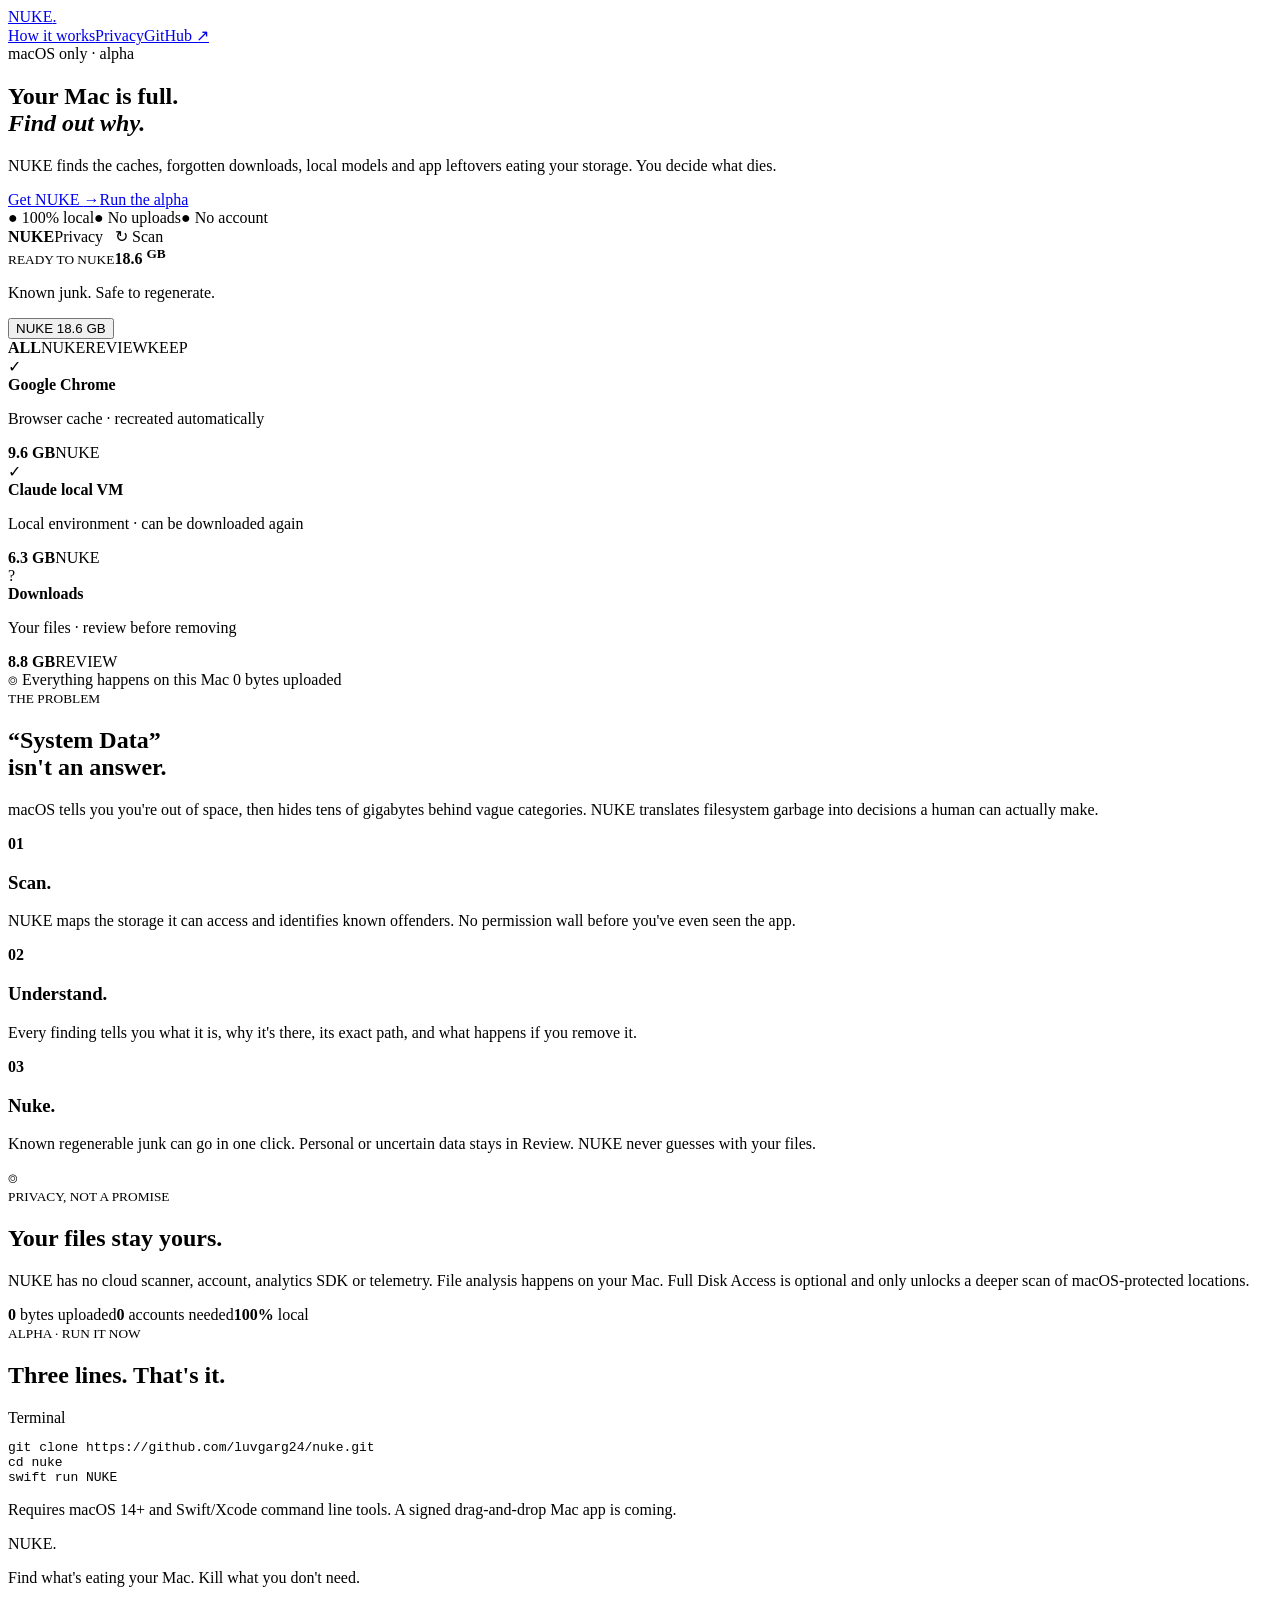
==== web/index.html @ 30f10914 "Add Vercel landing page" ====
<!doctype html><html lang="en"><head><meta charset="UTF-8"><meta name="viewport" content="width=device-width,initial-scale=1"><meta name="theme-color" content="#080808"><title>NUKE — Mac storage, without the mystery.</title><meta name="description" content="NUKE finds what's eating your Mac and safely clears what you don't need. Private, local, transparent."><link rel="stylesheet" href="/style.css"></head><body><div class="grain"></div><nav><a class="brand" href="#">NUKE<span>.</span></a><div class="navlinks"><a href="#how">How it works</a><a href="#privacy">Privacy</a><a href="https://github.com/luvgarg24/nuke">GitHub ↗</a></div></nav><main><section class="hero"><div class="eyebrow"><i></i> macOS only · alpha</div><h1>Your Mac is full.<br><em>Find out why.</em></h1><p>NUKE finds the caches, forgotten downloads, local models and app leftovers eating your storage. You decide what dies.</p><div class="actions"><a class="primary" href="https://github.com/luvgarg24/nuke">Get NUKE <b>→</b></a><a class="secondary" href="#terminal">Run the alpha</a></div><div class="trust"><span>● 100% local</span><span>● No uploads</span><span>● No account</span></div></section><section class="appdemo"><div class="window"><div class="titlebar"><div class="lights"><i></i><i></i><i></i></div><strong>NUKE</strong><span>Privacy &nbsp; ↻ Scan</span></div><div class="appbody"><div class="metric"><small>READY TO NUKE</small><strong>18.6 <sup>GB</sup></strong><p>Known junk. Safe to regenerate.</p></div><button>NUKE 18.6 GB</button><div class="tabs"><b>ALL</b><span>NUKE</span><span>REVIEW</span><span>KEEP</span></div><div class="row"><div class="check">✓</div><div><strong>Google Chrome</strong><p>Browser cache · recreated automatically</p></div><b>9.6 GB</b><label>NUKE</label></div><div class="row"><div class="check">✓</div><div><strong>Claude local VM</strong><p>Local environment · can be downloaded again</p></div><b>6.3 GB</b><label>NUKE</label></div><div class="row muted"><div class="question">?</div><div><strong>Downloads</strong><p>Your files · review before removing</p></div><b>8.8 GB</b><label>REVIEW</label></div><footer>⌾ Everything happens on this Mac <span>0 bytes uploaded</span></footer></div></div></section><section id="how" class="manifesto"><div><small>THE PROBLEM</small><h2>“System Data”<br>isn't an answer.</h2></div><p>macOS tells you you're out of space, then hides tens of gigabytes behind vague categories. NUKE translates filesystem garbage into decisions a human can actually make.</p></section><section class="steps"><article><b>01</b><h3>Scan.</h3><p>NUKE maps the storage it can access and identifies known offenders. No permission wall before you've even seen the app.</p></article><article><b>02</b><h3>Understand.</h3><p>Every finding tells you what it is, why it's there, its exact path, and what happens if you remove it.</p></article><article><b>03</b><h3>Nuke.</h3><p>Known regenerable junk can go in one click. Personal or uncertain data stays in Review. NUKE never guesses with your files.</p></article></section><section id="privacy" class="privacy"><div class="shield">⌾</div><small>PRIVACY, NOT A PROMISE</small><h2>Your files stay yours.</h2><p>NUKE has no cloud scanner, account, analytics SDK or telemetry. File analysis happens on your Mac. Full Disk Access is optional and only unlocks a deeper scan of macOS-protected locations.</p><div class="privacygrid"><span><b>0</b> bytes uploaded</span><span><b>0</b> accounts needed</span><span><b>100%</b> local</span></div></section><section id="terminal" class="terminal"><small>ALPHA · RUN IT NOW</small><h2>Three lines. That's it.</h2><div class="code"><div><i></i><i></i><i></i><span>Terminal</span></div><pre><code>git clone https://github.com/luvgarg24/nuke.git
cd nuke
swift run NUKE</code></pre></div><p>Requires macOS 14+ and Swift/Xcode command line tools. A signed drag-and-drop Mac app is coming.</p></section></main><footer class="sitefooter"><a class="brand">NUKE<span>.</span></a><p>Find what's eating your Mac. Kill what you don't need.</p><a href="https://github.com/luvgarg24/nuke">Open source on GitHub ↗</a></footer></body></html>
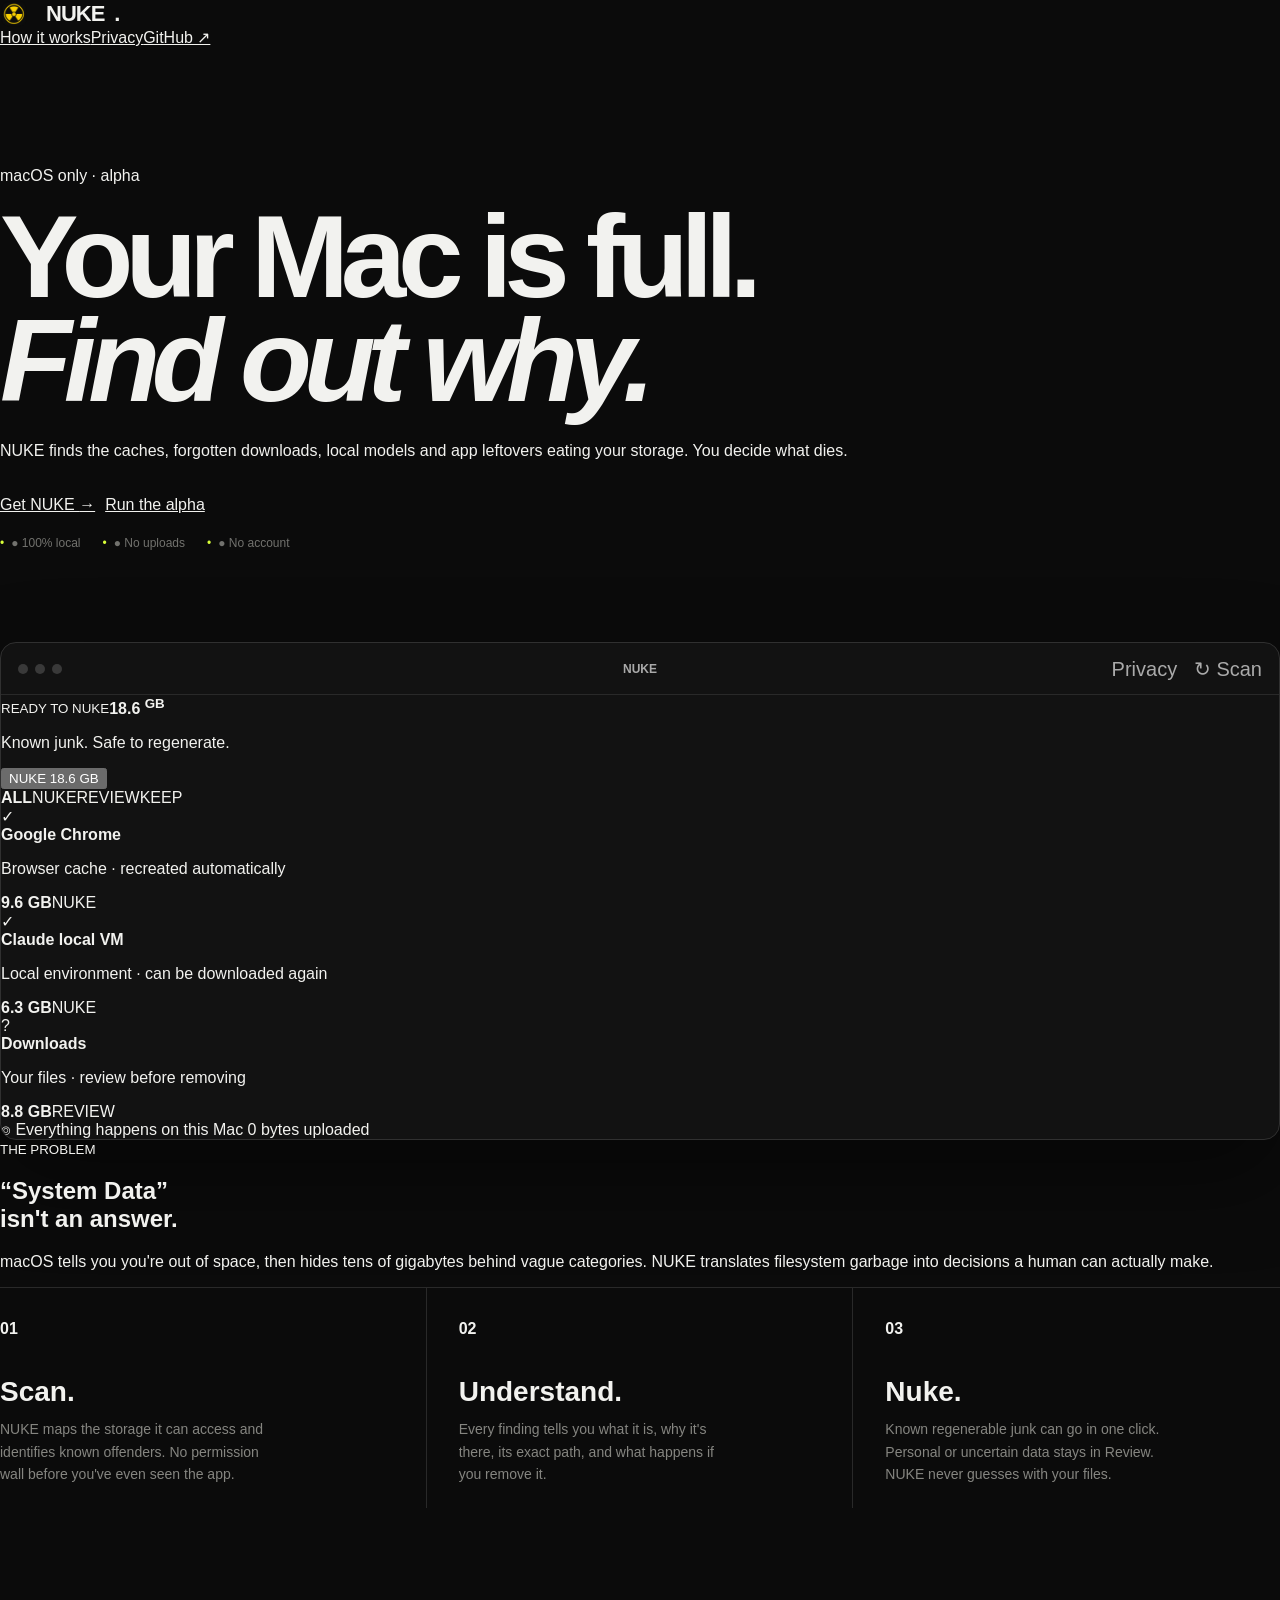
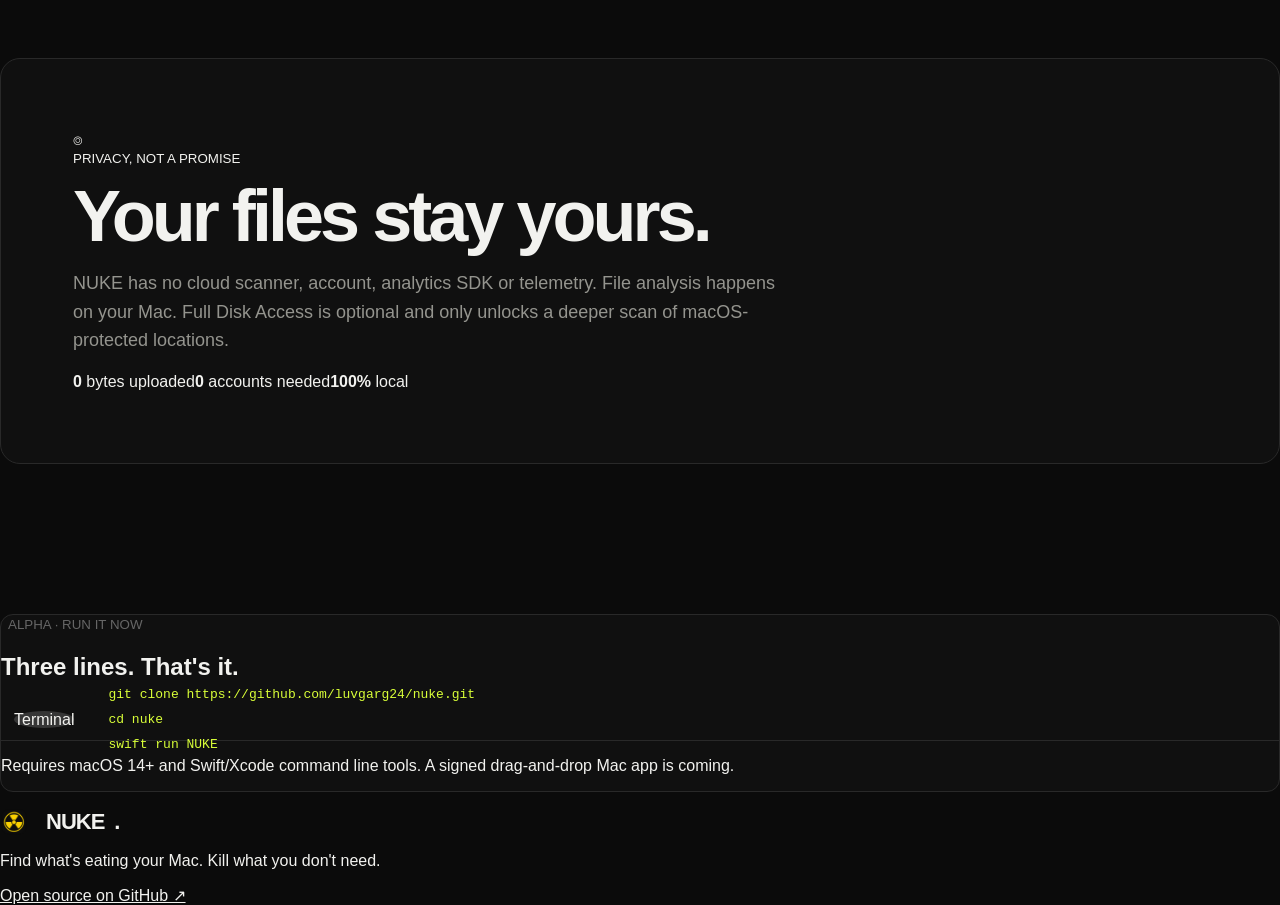
==== commit 1a0d7116: "Use PNG logo on deployed landing page" ====
--- a/web/index.html
+++ b/web/index.html
@@ -1,3 +1,3 @@
-<!doctype html><html lang="en"><head><meta charset="UTF-8"><meta name="viewport" content="width=device-width,initial-scale=1"><meta name="theme-color" content="#080808"><title>NUKE — Mac storage, without the mystery.</title><meta name="description" content="NUKE finds what's eating your Mac and safely clears what you don't need. Private, local, transparent."><link rel="stylesheet" href="/style.css"></head><body><div class="grain"></div><nav><a class="brand" href="#">NUKE<span>.</span></a><div class="navlinks"><a href="#how">How it works</a><a href="#privacy">Privacy</a><a href="https://github.com/luvgarg24/nuke">GitHub ↗</a></div></nav><main><section class="hero"><div class="eyebrow"><i></i> macOS only · alpha</div><h1>Your Mac is full.<br><em>Find out why.</em></h1><p>NUKE finds the caches, forgotten downloads, local models and app leftovers eating your storage. You decide what dies.</p><div class="actions"><a class="primary" href="https://github.com/luvgarg24/nuke">Get NUKE <b>→</b></a><a class="secondary" href="#terminal">Run the alpha</a></div><div class="trust"><span>● 100% local</span><span>● No uploads</span><span>● No account</span></div></section><section class="appdemo"><div class="window"><div class="titlebar"><div class="lights"><i></i><i></i><i></i></div><strong>NUKE</strong><span>Privacy &nbsp; ↻ Scan</span></div><div class="appbody"><div class="metric"><small>READY TO NUKE</small><strong>18.6 <sup>GB</sup></strong><p>Known junk. Safe to regenerate.</p></div><button>NUKE 18.6 GB</button><div class="tabs"><b>ALL</b><span>NUKE</span><span>REVIEW</span><span>KEEP</span></div><div class="row"><div class="check">✓</div><div><strong>Google Chrome</strong><p>Browser cache · recreated automatically</p></div><b>9.6 GB</b><label>NUKE</label></div><div class="row"><div class="check">✓</div><div><strong>Claude local VM</strong><p>Local environment · can be downloaded again</p></div><b>6.3 GB</b><label>NUKE</label></div><div class="row muted"><div class="question">?</div><div><strong>Downloads</strong><p>Your files · review before removing</p></div><b>8.8 GB</b><label>REVIEW</label></div><footer>⌾ Everything happens on this Mac <span>0 bytes uploaded</span></footer></div></div></section><section id="how" class="manifesto"><div><small>THE PROBLEM</small><h2>“System Data”<br>isn't an answer.</h2></div><p>macOS tells you you're out of space, then hides tens of gigabytes behind vague categories. NUKE translates filesystem garbage into decisions a human can actually make.</p></section><section class="steps"><article><b>01</b><h3>Scan.</h3><p>NUKE maps the storage it can access and identifies known offenders. No permission wall before you've even seen the app.</p></article><article><b>02</b><h3>Understand.</h3><p>Every finding tells you what it is, why it's there, its exact path, and what happens if you remove it.</p></article><article><b>03</b><h3>Nuke.</h3><p>Known regenerable junk can go in one click. Personal or uncertain data stays in Review. NUKE never guesses with your files.</p></article></section><section id="privacy" class="privacy"><div class="shield">⌾</div><small>PRIVACY, NOT A PROMISE</small><h2>Your files stay yours.</h2><p>NUKE has no cloud scanner, account, analytics SDK or telemetry. File analysis happens on your Mac. Full Disk Access is optional and only unlocks a deeper scan of macOS-protected locations.</p><div class="privacygrid"><span><b>0</b> bytes uploaded</span><span><b>0</b> accounts needed</span><span><b>100%</b> local</span></div></section><section id="terminal" class="terminal"><small>ALPHA · RUN IT NOW</small><h2>Three lines. That's it.</h2><div class="code"><div><i></i><i></i><i></i><span>Terminal</span></div><pre><code>git clone https://github.com/luvgarg24/nuke.git
+<!doctype html><html lang="en"><head><meta charset="UTF-8"><meta name="viewport" content="width=device-width,initial-scale=1"><meta name="theme-color" content="#080808"><title>NUKE — Mac storage, without the mystery.</title><meta name="description" content="NUKE finds what's eating your Mac and safely clears what you don't need. Private, local, transparent."><link rel="icon" type="image/png" href="/assets/nuke-logo.png"><link rel="apple-touch-icon" href="/assets/nuke-logo.png"><link rel="stylesheet" href="/style.css"></head><body><div class="grain"></div><nav><a class="brand" href="#"><img src="/assets/nuke-logo.png" alt="" style="width:28px;height:28px;object-fit:contain;vertical-align:middle;margin-right:8px">NUKE<span>.</span></a><div class="navlinks"><a href="#how">How it works</a><a href="#privacy">Privacy</a><a href="https://github.com/luvgarg24/nuke">GitHub ↗</a></div></nav><main><section class="hero"><div class="eyebrow"><i></i> macOS only · alpha</div><h1>Your Mac is full.<br><em>Find out why.</em></h1><p>NUKE finds the caches, forgotten downloads, local models and app leftovers eating your storage. You decide what dies.</p><div class="actions"><a class="primary" href="https://github.com/luvgarg24/nuke">Get NUKE <b>→</b></a><a class="secondary" href="#terminal">Run the alpha</a></div><div class="trust"><span>● 100% local</span><span>● No uploads</span><span>● No account</span></div></section><section class="appdemo"><div class="window"><div class="titlebar"><div class="lights"><i></i><i></i><i></i></div><strong>NUKE</strong><span>Privacy &nbsp; ↻ Scan</span></div><div class="appbody"><div class="metric"><small>READY TO NUKE</small><strong>18.6 <sup>GB</sup></strong><p>Known junk. Safe to regenerate.</p></div><button>NUKE 18.6 GB</button><div class="tabs"><b>ALL</b><span>NUKE</span><span>REVIEW</span><span>KEEP</span></div><div class="row"><div class="check">✓</div><div><strong>Google Chrome</strong><p>Browser cache · recreated automatically</p></div><b>9.6 GB</b><label>NUKE</label></div><div class="row"><div class="check">✓</div><div><strong>Claude local VM</strong><p>Local environment · can be downloaded again</p></div><b>6.3 GB</b><label>NUKE</label></div><div class="row muted"><div class="question">?</div><div><strong>Downloads</strong><p>Your files · review before removing</p></div><b>8.8 GB</b><label>REVIEW</label></div><footer>⌾ Everything happens on this Mac <span>0 bytes uploaded</span></footer></div></div></section><section id="how" class="manifesto"><div><small>THE PROBLEM</small><h2>“System Data”<br>isn't an answer.</h2></div><p>macOS tells you you're out of space, then hides tens of gigabytes behind vague categories. NUKE translates filesystem garbage into decisions a human can actually make.</p></section><section class="steps"><article><b>01</b><h3>Scan.</h3><p>NUKE maps the storage it can access and identifies known offenders. No permission wall before you've even seen the app.</p></article><article><b>02</b><h3>Understand.</h3><p>Every finding tells you what it is, why it's there, its exact path, and what happens if you remove it.</p></article><article><b>03</b><h3>Nuke.</h3><p>Known regenerable junk can go in one click. Personal or uncertain data stays in Review. NUKE never guesses with your files.</p></article></section><section id="privacy" class="privacy"><div class="shield">⌾</div><small>PRIVACY, NOT A PROMISE</small><h2>Your files stay yours.</h2><p>NUKE has no cloud scanner, account, analytics SDK or telemetry. File analysis happens on your Mac. Full Disk Access is optional and only unlocks a deeper scan of macOS-protected locations.</p><div class="privacygrid"><span><b>0</b> bytes uploaded</span><span><b>0</b> accounts needed</span><span><b>100%</b> local</span></div></section><section id="terminal" class="terminal"><small>ALPHA · RUN IT NOW</small><h2>Three lines. That's it.</h2><div class="code"><div><i></i><i></i><i></i><span>Terminal</span></div><pre><code>git clone https://github.com/luvgarg24/nuke.git
 cd nuke
-swift run NUKE</code></pre></div><p>Requires macOS 14+ and Swift/Xcode command line tools. A signed drag-and-drop Mac app is coming.</p></section></main><footer class="sitefooter"><a class="brand">NUKE<span>.</span></a><p>Find what's eating your Mac. Kill what you don't need.</p><a href="https://github.com/luvgarg24/nuke">Open source on GitHub ↗</a></footer></body></html>+swift run NUKE</code></pre></div><p>Requires macOS 14+ and Swift/Xcode command line tools. A signed drag-and-drop Mac app is coming.</p></section></main><footer class="sitefooter"><a class="brand"><img src="/assets/nuke-logo.png" alt="" style="width:28px;height:28px;object-fit:contain;vertical-align:middle;margin-right:8px">NUKE<span>.</span></a><p>Find what's eating your Mac. Kill what you don't need.</p><a href="https://github.com/luvgarg24/nuke">Open source on GitHub ↗</a></footer></body></html>
--- a/style.css
+++ b/style.css
@@ -0,0 +1 @@
+:root{color-scheme:dark;--bg:#0b0b0b;--panel:#121212;--panel2:#181818;--line:#292929;--text:#f2f2ef;--muted:#92928c;--accent:#d9ff38}*{box-sizing:border-box}html{scroll-behavior:smooth}body{margin:0;background:var(--bg);color:var(--text);font-family:-apple-system,BlinkMacSystemFont,"SF Pro Display","Helvetica Neue",Arial,sans-serif;-webkit-font-smoothing:antialiased}.wrap{width:min(1160px,calc(100% - 48px));margin-inline:auto}a{color:inherit}.nav{height:76px;display:flex;align-items:center;justify-content:space-between}.brand{display:flex;align-items:center;gap:10px;font-size:22px;font-weight:850;letter-spacing:-1px;text-decoration:none}.brand img{width:34px;height:34px;border-radius:8px}.nav nav{display:flex;gap:28px}.nav nav a,.footer a{color:var(--muted);font-size:13px;text-decoration:none}.nav nav a:hover,.footer a:hover{color:var(--text)}.hero{padding:120px 0 92px}.kicker{margin:0;color:var(--muted);font-size:11px;font-weight:700;letter-spacing:.15em;text-transform:uppercase}.hero h1{max-width:1000px;margin:20px 0 30px;font-size:clamp(64px,9.2vw,126px);line-height:.88;letter-spacing:-.07em}.lede{max-width:660px;margin:0;color:#aaa;font-size:20px;line-height:1.55}.actions{display:flex;gap:10px;margin-top:36px}.button{padding:14px 18px;border:1px solid var(--line);border-radius:9px;font-size:14px;font-weight:700;text-decoration:none}.button.primary{background:var(--accent);border-color:var(--accent);color:#0a0a0a}.button.secondary{background:#121212}.trust{display:flex;gap:22px;margin-top:22px;color:#72726e;font-size:12px}.trust span::before{content:"•";margin-right:7px;color:var(--accent)}.product{margin-bottom:150px}.window{overflow:hidden;border:1px solid #303030;border-radius:16px;background:var(--panel);box-shadow:0 35px 90px rgba(0,0,0,.45)}.titlebar{height:52px;display:grid;grid-template-columns:1fr auto 1fr;align-items:center;padding:0 17px;border-bottom:1px solid var(--line);color:#aaa;font-size:12px}.titlebar>span{text-align:right;font-size:20px}.lights{display:flex;gap:7px}.lights i{width:10px;height:10px;border-radius:50%;background:#393939}.app{display:grid;grid-template-columns:220px 1fr;min-height:500px}.app aside{padding:20px 14px;background:#151719;border-right:1px solid #303030}.appbrand{display:flex;align-items:center;gap:10px;margin:0 4px 24px}.appbrand img{width:44px;height:44px;border-radius:10px}.appbrand b{display:block;font-size:18px}.appbrand small{display:block;margin-top:2px;color:#888;font-size:10px}.side{display:flex;justify-content:space-between;margin:4px 0;padding:9px 10px;border-radius:7px;color:#aaa;font-size:13px;font-style:normal}.side em{font-style:normal;color:#777}.side.active{background:#315eac;color:white}.side.active em{color:#dce9ff}.results{min-width:0}.resulthead{display:flex;gap:24px;align-items:center;padding:34px 38px}.resulthead h2{margin:0;font-size:34px;letter-spacing:-.04em}.resulthead p{margin:6px 0 0;color:#929292;font-size:13px}.resulthead button{margin-left:auto;white-space:nowrap;border:0;border-radius:8px;background:#3478e5;color:white;padding:11px 15px;font-weight:650}.listhead{display:flex;justify-content:space-between;padding:16px 28px 10px;border-top:1px solid var(--line);font-size:13px}.listhead em{color:#777;font-style:normal}.item{display:grid;grid-template-columns:24px minmax(0,1fr) 100px 58px;gap:12px;align-items:center;margin:0 28px;padding:18px 0;border-top:1px solid var(--line)}.tick{width:17px;height:17px;display:grid;place-items:center;border-radius:3px;background:#b7bdc2;color:#222;font-size:10px}.item b{font-size:14px}.item p{display:block;margin:3px 0 0;color:#929292;font-size:11px}.item>strong{text-align:right;font:600 13px ui-monospace,SFMono-Regular,Menlo,monospace}.item>i{font-style:normal;color:#aaa;font-size:11px}.split{display:grid;grid-template-columns:1fr 1fr;gap:80px;align-items:end;margin-bottom:110px}.split h2,.privacy h2,.run h2{margin:15px 0 0;font-size:clamp(44px,6vw,72px);line-height:.95;letter-spacing:-.055em}.split>p{margin:0;color:#90908b;font-size:20px;line-height:1.55}.steps{display:grid;grid-template-columns:repeat(3,1fr);margin-bottom:150px;border-top:1px solid var(--line)}.steps article{min-height:220px;padding:32px 32px 20px 0;border-right:1px solid var(--line)}.steps article+article{padding-left:32px}.steps article:last-child{border-right:0}.steps span{color:var(--accent);font:11px ui-monospace,SFMono-Regular,Menlo,monospace}.steps h3{margin:38px 0 10px;font-size:28px}.steps p{max-width:280px;margin:0;color:#858580;font-size:14px;line-height:1.6}.privacy{margin-bottom:150px;padding:72px;border:1px solid var(--line);border-radius:20px;background:#101010}.privacy>p:not(.kicker){max-width:720px;color:#94948e;font-size:18px;line-height:1.6}.privacyfacts{display:grid;grid-template-columns:repeat(3,1fr);gap:20px;margin-top:50px;padding-top:26px;border-top:1px solid var(--line);color:#777;font-size:12px}.privacyfacts b{display:block;margin-bottom:3px;color:#eee;font-size:26px}.run{max-width:860px;margin-bottom:150px;text-align:center}.terminal{margin:36px 0 16px;overflow:hidden;border:1px solid var(--line);border-radius:13px;background:#101010;text-align:left}.terminal>div{height:40px;display:flex;align-items:center;gap:6px;padding:0 13px;border-bottom:1px solid var(--line)}.terminal>div span{width:9px;height:9px;border-radius:50%;background:#363636}.terminal small{margin-left:7px;color:#666}.terminal pre{margin:0;padding:23px 28px;overflow:auto;color:var(--accent);font:13px/1.9 ui-monospace,SFMono-Regular,Menlo,monospace}.run>p{color:#70706b;font-size:12px}.footer{display:flex;align-items:center;gap:28px;padding:36px 0 50px;border-top:1px solid var(--line);font-size:12px}.footerbrand{display:flex;align-items:center;gap:8px}.footerbrand img{width:26px;height:26px;border-radius:6px}.footer span{margin-right:auto;color:#696965}@media(max-width:760px){.wrap{width:min(100% - 28px,1160px)}.nav{height:64px}.nav nav a:not(:last-child){display:none}.hero{padding:80px 0 70px}.hero h1{font-size:clamp(54px,17vw,82px)}.lede{font-size:17px}.trust{flex-wrap:wrap;gap:9px 16px}.app{display:block;min-height:0}.app aside{display:none}.resulthead{padding:26px 20px;align-items:flex-start;flex-direction:column}.resulthead h2{font-size:28px}.resulthead button{margin:0}.item{grid-template-columns:20px minmax(0,1fr) 80px;margin:0 18px}.item>i{display:none}.split{grid-template-columns:1fr;gap:20px}.split>p{font-size:17px}.steps{grid-template-columns:1fr}.steps article,.steps article+article{min-height:0;padding:28px 0;border-right:0;border-bottom:1px solid var(--line)}.steps h3{margin-top:20px}.privacy{padding:42px 24px}.privacyfacts{gap:10px}.privacyfacts b{font-size:21px}.footer{align-items:flex-start;flex-direction:column;gap:8px}.footer span{margin:0 0 12px}}
